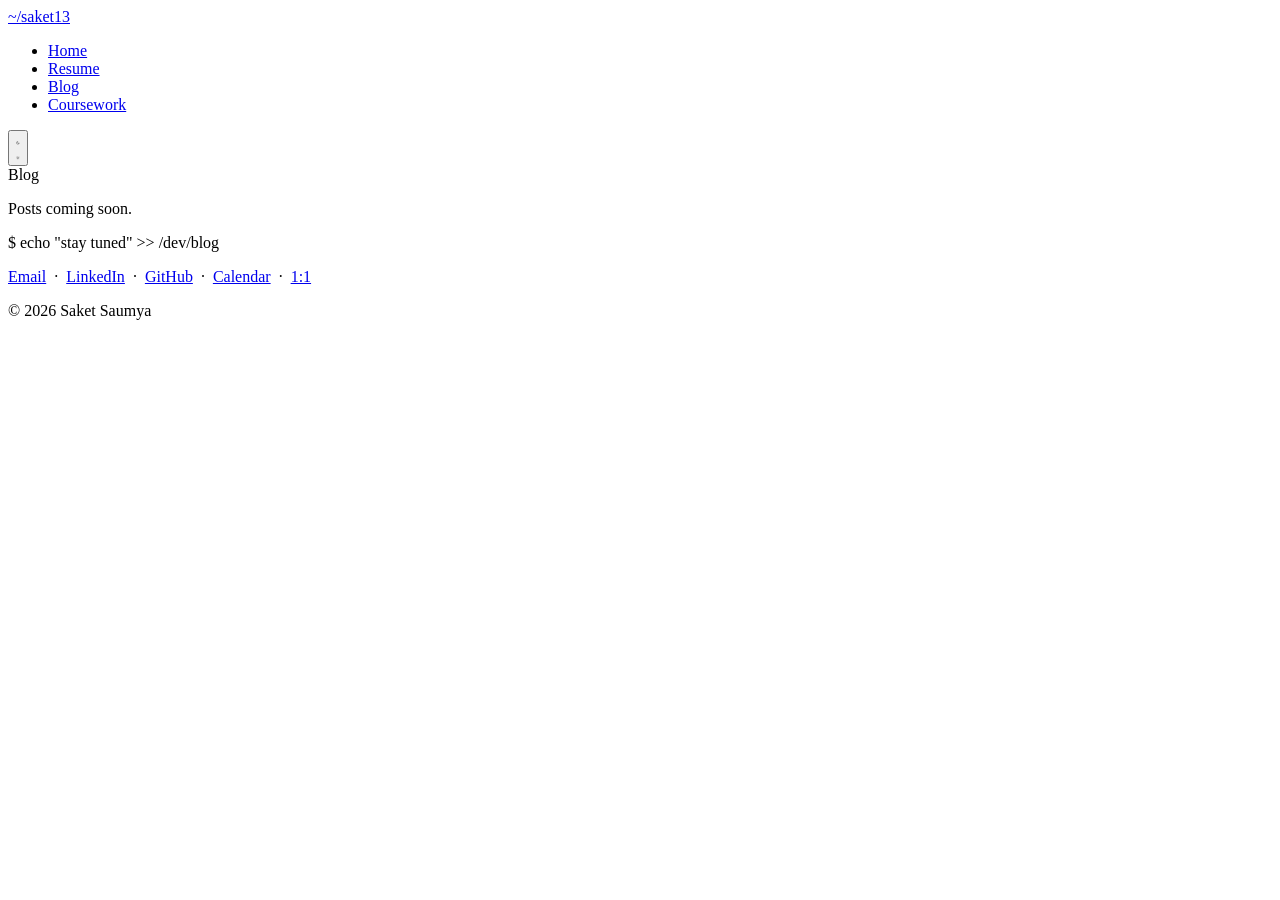
==== blog.html @ 1676c0e7 "Add blog" ====
<!DOCTYPE html>
<html lang="en">
<head>
    <meta charset="UTF-8">
    <meta name="viewport" content="width=device-width, initial-scale=1.0">
    <title>Blog — Saket Saumya</title>
    <meta name="description" content="Blog posts by Saket Saumya on engineering, systems design, and tech.">
    <link rel="preconnect" href="https://fonts.googleapis.com">
    <link rel="preconnect" href="https://fonts.gstatic.com" crossorigin>
    <link href="https://fonts.googleapis.com/css2?family=Inter:wght@300;400;500;600;700&family=JetBrains+Mono:wght@400;500;600;700&display=swap" rel="stylesheet">
    <script>
        (function() {
            var t = localStorage.getItem('theme');
            if (!t) t = window.matchMedia('(prefers-color-scheme: light)').matches ? 'light' : 'dark';
            document.documentElement.setAttribute('data-theme', t);
        })();
    </script>
    <link rel="stylesheet" href="style.css">
</head>
<body>

<!-- Navigation -->
<nav>
    <div class="container">
        <a href="index.html" class="nav-logo"><span>~/</span>saket13</a>
        <div class="nav-right">
            <ul class="nav-links">
                <li><a href="index.html">Home</a></li>
                <li><a href="resume.html">Resume</a></li>
                <li><a href="blog.html" class="active">Blog</a></li>
                <li><a href="coursework.html">Coursework</a></li>
            </ul>
            <button class="theme-toggle" onclick="toggleTheme()" aria-label="Toggle theme">
                <svg class="icon-moon" viewBox="0 0 24 24" fill="none" stroke="currentColor" stroke-width="2"><path d="M21 12.79A9 9 0 1 1 11.21 3 7 7 0 0 0 21 12.79z"/></svg>
                <svg class="icon-sun" viewBox="0 0 24 24" fill="none" stroke="currentColor" stroke-width="2"><circle cx="12" cy="12" r="5"/><line x1="12" y1="1" x2="12" y2="3"/><line x1="12" y1="21" x2="12" y2="23"/><line x1="4.22" y1="4.22" x2="5.64" y2="5.64"/><line x1="18.36" y1="18.36" x2="19.78" y2="19.78"/><line x1="1" y1="12" x2="3" y2="12"/><line x1="21" y1="12" x2="23" y2="12"/><line x1="4.22" y1="19.78" x2="5.64" y2="18.36"/><line x1="18.36" y1="5.64" x2="19.78" y2="4.22"/></svg>
            </button>
        </div>
    </div>
</nav>

<!-- Blog -->
<section class="section" id="blog">
    <div class="container">
        <div class="section-header">Blog</div>
        <div class="blog-empty">
            <p>Posts coming soon.</p>
            <p class="terminal-text">$ echo "stay tuned" >> /dev/blog</p>
        </div>
        <!--
        Template for blog posts — uncomment and duplicate as needed:

        <div class="blog-grid">
            <a href="/blog/post-slug.html" class="blog-card">
                <div class="blog-date">2026-07-05</div>
                <div class="blog-title">Your Blog Post Title Here</div>
                <div class="blog-excerpt">A brief 1-2 line description of what this post is about...</div>
                <div class="blog-tags">
                    <span class="tech-tag">distributed-systems</span>
                    <span class="tech-tag">java</span>
                </div>
            </a>
        </div>
        -->
    </div>
</section>

<!-- Footer -->
<footer>
    <div class="container">
        <p style="margin-bottom: 8px;">
            <a href="mailto:saket.iiit@gmail.com">Email</a> &nbsp;&middot;&nbsp;
            <a href="https://linkedin.com/in/saket13" target="_blank">LinkedIn</a> &nbsp;&middot;&nbsp;
            <a href="https://github.com/saket13" target="_blank">GitHub</a> &nbsp;&middot;&nbsp;
            <a href="https://calendly.com/saket13" target="_blank">Calendar</a> &nbsp;&middot;&nbsp;
            <a href="https://topmate.io/saket13" target="_blank">1:1</a>
        </p>
        <p>&copy; 2026 Saket Saumya</p>
    </div>
</footer>

<script>
    function getPreferredTheme() {
        const stored = localStorage.getItem('theme');
        if (stored) return stored;
        return window.matchMedia('(prefers-color-scheme: light)').matches ? 'light' : 'dark';
    }
    function applyTheme(theme) {
        document.documentElement.setAttribute('data-theme', theme);
        localStorage.setItem('theme', theme);
    }
    function toggleTheme() {
        const current = document.documentElement.getAttribute('data-theme') || 'dark';
        applyTheme(current === 'dark' ? 'light' : 'dark');
    }
    applyTheme(getPreferredTheme());
</script>

</body>
</html>
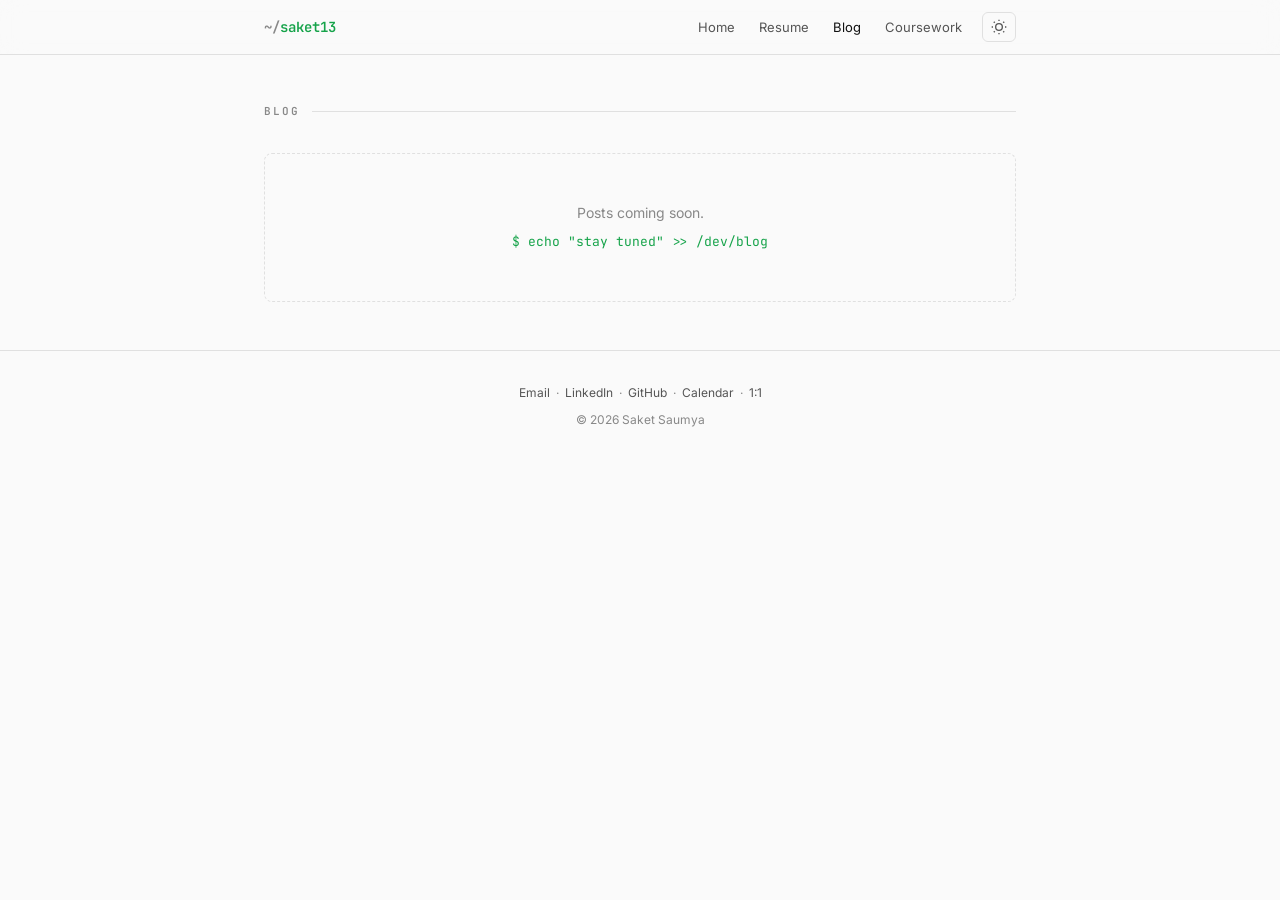
==== commit d927850d: "Change blog" ====
--- a/blog.html
+++ b/blog.html
@@ -11,7 +11,7 @@
     <script>
         (function() {
             var t = localStorage.getItem('theme');
-            if (!t) t = window.matchMedia('(prefers-color-scheme: light)').matches ? 'light' : 'dark';
+            if (!t) t = window.matchMedia('(prefers-color-scheme: dark)').matches ? 'dark' : 'light';
             document.documentElement.setAttribute('data-theme', t);
         })();
     </script>
@@ -82,7 +82,7 @@
     function getPreferredTheme() {
         const stored = localStorage.getItem('theme');
         if (stored) return stored;
-        return window.matchMedia('(prefers-color-scheme: light)').matches ? 'light' : 'dark';
+        return window.matchMedia('(prefers-color-scheme: dark)').matches ? 'dark' : 'light';
     }
     function applyTheme(theme) {
         document.documentElement.setAttribute('data-theme', theme);
--- a/style.css
+++ b/style.css
@@ -0,0 +1,773 @@
+/* Dark theme (default) */
+:root, [data-theme="dark"] {
+    --bg-primary: #0a0a0a;
+    --bg-secondary: #111111;
+    --bg-card: #161616;
+    --bg-card-hover: #1a1a1a;
+    --border: #222222;
+    --border-light: #2a2a2a;
+    --text-primary: #e5e5e5;
+    --text-secondary: #a0a0a0;
+    --text-muted: #666666;
+    --accent: #22c55e;
+    --accent-dim: #166534;
+    --accent-glow: rgba(34, 197, 94, 0.1);
+    --link: #60a5fa;
+    --link-hover: #93c5fd;
+    --tag-bg: #1e1e1e;
+    --tag-border: #333333;
+    --nav-bg: rgba(10, 10, 10, 0.85);
+    --gh-icon-fill: #e5e5e5;
+}
+
+/* Light theme */
+[data-theme="light"] {
+    --bg-primary: #fafafa;
+    --bg-secondary: #f0f0f0;
+    --bg-card: #ffffff;
+    --bg-card-hover: #f8f8f8;
+    --border: #e0e0e0;
+    --border-light: #d0d0d0;
+    --text-primary: #111111;
+    --text-secondary: #555555;
+    --text-muted: #888888;
+    --accent: #16a34a;
+    --accent-dim: #bbf7d0;
+    --accent-glow: rgba(22, 163, 74, 0.08);
+    --link: #2563eb;
+    --link-hover: #1d4ed8;
+    --tag-bg: #f3f4f6;
+    --tag-border: #d1d5db;
+    --nav-bg: rgba(250, 250, 250, 0.85);
+    --gh-icon-fill: #111111;
+}
+
+* {
+    margin: 0;
+    padding: 0;
+    box-sizing: border-box;
+}
+
+body {
+    font-family: 'Inter', -apple-system, BlinkMacSystemFont, 'Segoe UI', Roboto, sans-serif;
+    background: var(--bg-primary);
+    color: var(--text-primary);
+    line-height: 1.6;
+    -webkit-font-smoothing: antialiased;
+    -moz-osx-font-smoothing: grayscale;
+}
+
+.container {
+    max-width: 800px;
+    margin: 0 auto;
+    padding: 0 24px;
+}
+
+/* Navigation */
+nav {
+    position: sticky;
+    top: 0;
+    z-index: 100;
+    background: var(--nav-bg);
+    backdrop-filter: blur(12px);
+    border-bottom: 1px solid var(--border);
+    padding: 12px 0;
+}
+
+nav .container {
+    display: flex;
+    justify-content: space-between;
+    align-items: center;
+}
+
+.nav-logo {
+    font-family: 'JetBrains Mono', monospace;
+    font-weight: 600;
+    font-size: 14px;
+    color: var(--accent);
+    text-decoration: none;
+}
+
+.nav-logo span {
+    color: var(--text-muted);
+}
+
+.nav-links {
+    display: flex;
+    gap: 24px;
+    list-style: none;
+}
+
+.nav-links a {
+    font-size: 13px;
+    color: var(--text-secondary);
+    text-decoration: none;
+    transition: color 0.2s;
+    font-weight: 400;
+}
+
+.nav-links a:hover, .nav-links a.active {
+    color: var(--text-primary);
+}
+
+.theme-toggle {
+    background: none;
+    border: 1px solid var(--border);
+    border-radius: 6px;
+    padding: 6px 8px;
+    cursor: pointer;
+    color: var(--text-secondary);
+    display: flex;
+    align-items: center;
+    justify-content: center;
+    transition: color 0.2s, border-color 0.2s;
+}
+
+.theme-toggle:hover {
+    color: var(--text-primary);
+    border-color: var(--border-light);
+}
+
+.theme-toggle svg {
+    width: 16px;
+    height: 16px;
+}
+
+.theme-toggle .icon-sun { display: none; }
+.theme-toggle .icon-moon { display: block; }
+[data-theme="light"] .theme-toggle .icon-sun { display: block; }
+[data-theme="light"] .theme-toggle .icon-moon { display: none; }
+
+.nav-right {
+    display: flex;
+    align-items: center;
+    gap: 20px;
+}
+
+/* Hero Section */
+.hero {
+    padding: 80px 0 48px;
+    border-bottom: 1px solid var(--border);
+}
+
+.hero-terminal {
+    font-family: 'JetBrains Mono', monospace;
+    font-size: 12px;
+    color: var(--text-muted);
+    margin-bottom: 16px;
+}
+
+.hero-terminal .prompt {
+    color: var(--accent);
+}
+
+h1 {
+    font-size: 42px;
+    font-weight: 700;
+    letter-spacing: -1.5px;
+    line-height: 1.1;
+    margin-bottom: 12px;
+}
+
+.hero-subtitle {
+    font-size: 16px;
+    color: var(--text-secondary);
+    max-width: 560px;
+    line-height: 1.5;
+}
+
+.hero-links {
+    display: flex;
+    gap: 20px;
+    margin-top: 24px;
+    flex-wrap: wrap;
+}
+
+.hero-links a {
+    font-size: 13px;
+    color: var(--text-secondary);
+    text-decoration: none;
+    display: flex;
+    align-items: center;
+    gap: 6px;
+    transition: color 0.2s;
+}
+
+.hero-links a:hover {
+    color: var(--accent);
+}
+
+.hero-links .icon {
+    width: 16px;
+    height: 16px;
+    opacity: 0.7;
+}
+
+.status-badge {
+    display: inline-flex;
+    align-items: center;
+    gap: 6px;
+    margin-top: 20px;
+    padding: 6px 12px;
+    border: 1px solid var(--accent-dim);
+    border-radius: 20px;
+    font-size: 12px;
+    color: var(--accent);
+    background: var(--accent-glow);
+}
+
+.status-dot {
+    width: 6px;
+    height: 6px;
+    border-radius: 50%;
+    background: var(--accent);
+    animation: pulse 2s infinite;
+}
+
+@keyframes pulse {
+    0%, 100% { opacity: 1; }
+    50% { opacity: 0.4; }
+}
+
+/* Section Headers */
+.section {
+    padding: 48px 0;
+    border-bottom: 1px solid var(--border);
+}
+
+.section-header {
+    font-family: 'JetBrains Mono', monospace;
+    font-size: 11px;
+    font-weight: 600;
+    text-transform: uppercase;
+    letter-spacing: 2px;
+    color: var(--text-muted);
+    margin-bottom: 32px;
+    display: flex;
+    align-items: center;
+    gap: 12px;
+}
+
+.section-header::after {
+    content: '';
+    flex: 1;
+    height: 1px;
+    background: var(--border);
+}
+
+/* Experience Cards */
+.exp-card {
+    margin-bottom: 36px;
+    padding: 24px;
+    border: 1px solid var(--border);
+    border-radius: 8px;
+    background: var(--bg-card);
+    transition: border-color 0.2s, background 0.2s;
+}
+
+.exp-card:hover {
+    border-color: var(--border-light);
+    background: var(--bg-card-hover);
+}
+
+.exp-card:last-child {
+    margin-bottom: 0;
+}
+
+.exp-header {
+    display: flex;
+    justify-content: space-between;
+    align-items: flex-start;
+    margin-bottom: 4px;
+    flex-wrap: wrap;
+    gap: 8px;
+}
+
+.exp-company-row {
+    display: flex;
+    align-items: center;
+    gap: 10px;
+}
+
+.company-icon {
+    width: 32px;
+    height: 32px;
+    border-radius: 8px;
+    object-fit: contain;
+    background: var(--tag-bg);
+    padding: 4px;
+    border: 1px solid var(--border);
+    flex-shrink: 0;
+}
+
+[data-theme="light"] .company-icon {
+    background: #f3f4f6;
+    border-color: #e0e0e0;
+}
+
+.company-icon.round {
+    border-radius: 50%;
+}
+
+.exp-company {
+    font-size: 18px;
+    font-weight: 600;
+}
+
+.exp-company a {
+    color: var(--text-primary);
+    text-decoration: none;
+    transition: color 0.2s;
+}
+
+.exp-company a:hover {
+    color: var(--accent);
+}
+
+.exp-date {
+    font-family: 'JetBrains Mono', monospace;
+    font-size: 12px;
+    color: var(--text-muted);
+}
+
+.exp-role {
+    font-size: 14px;
+    color: var(--text-secondary);
+    margin-bottom: 4px;
+}
+
+.exp-location {
+    font-size: 12px;
+    color: var(--text-muted);
+    margin-bottom: 12px;
+}
+
+.exp-tech {
+    display: flex;
+    flex-wrap: wrap;
+    gap: 6px;
+    margin-bottom: 16px;
+}
+
+.tech-tag {
+    font-family: 'JetBrains Mono', monospace;
+    font-size: 11px;
+    padding: 3px 8px;
+    background: var(--tag-bg);
+    border: 1px solid var(--tag-border);
+    border-radius: 4px;
+    color: var(--text-secondary);
+}
+
+.exp-bullets {
+    list-style: none;
+    padding: 0;
+}
+
+.exp-bullets li {
+    position: relative;
+    padding-left: 16px;
+    margin-bottom: 10px;
+    font-size: 14px;
+    color: var(--text-secondary);
+    line-height: 1.6;
+}
+
+.exp-bullets li:last-child {
+    margin-bottom: 0;
+}
+
+.exp-bullets li::before {
+    content: '\25B8';
+    position: absolute;
+    left: 0;
+    color: var(--accent);
+    font-size: 12px;
+}
+
+.exp-bullets li b {
+    color: var(--text-primary);
+    font-weight: 600;
+}
+
+.exp-bullets li strong {
+    color: var(--text-primary);
+    font-weight: 600;
+}
+
+.exp-bullets li a {
+    color: var(--link);
+    text-decoration: none;
+    border-bottom: 1px dashed var(--link);
+    transition: color 0.2s;
+}
+
+.exp-bullets li a:hover {
+    color: var(--link-hover);
+}
+
+/* Skills Section */
+.skills-grid {
+    display: grid;
+    grid-template-columns: 1fr;
+    gap: 16px;
+}
+
+.skill-row {
+    display: flex;
+    gap: 12px;
+    align-items: baseline;
+}
+
+.skill-label {
+    font-family: 'JetBrains Mono', monospace;
+    font-size: 11px;
+    font-weight: 600;
+    color: var(--accent);
+    text-transform: uppercase;
+    letter-spacing: 1px;
+    min-width: 140px;
+    flex-shrink: 0;
+}
+
+.skill-value {
+    font-size: 14px;
+    color: var(--text-secondary);
+}
+
+/* Education */
+.edu-card {
+    padding: 24px;
+    border: 1px solid var(--border);
+    border-radius: 8px;
+    background: var(--bg-card);
+}
+
+.edu-header {
+    display: flex;
+    justify-content: space-between;
+    align-items: flex-start;
+    flex-wrap: wrap;
+    gap: 8px;
+}
+
+.edu-school {
+    font-size: 16px;
+    font-weight: 600;
+}
+
+.edu-school a {
+    color: var(--text-primary);
+    text-decoration: none;
+}
+
+.edu-school a:hover {
+    color: var(--accent);
+}
+
+.edu-degree {
+    font-size: 14px;
+    color: var(--text-secondary);
+    margin-top: 4px;
+}
+
+.edu-date {
+    font-family: 'JetBrains Mono', monospace;
+    font-size: 12px;
+    color: var(--text-muted);
+}
+
+/* Achievements */
+.achievement-list {
+    list-style: none;
+    padding: 0;
+}
+
+.achievement-list li {
+    position: relative;
+    padding-left: 16px;
+    margin-bottom: 8px;
+    font-size: 14px;
+    color: var(--text-secondary);
+}
+
+.achievement-list li::before {
+    content: '\2192';
+    position: absolute;
+    left: 0;
+    color: var(--accent);
+    font-size: 12px;
+}
+
+.achievement-list li a {
+    color: var(--link);
+    text-decoration: none;
+    border-bottom: 1px dashed var(--link);
+}
+
+.achievement-list li a:hover {
+    color: var(--link-hover);
+}
+
+/* Blog Section */
+.blog-grid {
+    display: grid;
+    gap: 16px;
+}
+
+.blog-card {
+    padding: 20px 24px;
+    border: 1px solid var(--border);
+    border-radius: 8px;
+    background: var(--bg-card);
+    transition: border-color 0.2s, background 0.2s;
+    text-decoration: none;
+    display: block;
+}
+
+.blog-card:hover {
+    border-color: var(--border-light);
+    background: var(--bg-card-hover);
+}
+
+.blog-date {
+    font-family: 'JetBrains Mono', monospace;
+    font-size: 11px;
+    color: var(--text-muted);
+    margin-bottom: 6px;
+}
+
+.blog-title {
+    font-size: 16px;
+    font-weight: 600;
+    color: var(--text-primary);
+    margin-bottom: 6px;
+}
+
+.blog-excerpt {
+    font-size: 13px;
+    color: var(--text-secondary);
+    line-height: 1.5;
+}
+
+.blog-tags {
+    display: flex;
+    gap: 6px;
+    margin-top: 10px;
+}
+
+.blog-empty {
+    text-align: center;
+    padding: 48px 24px;
+    border: 1px dashed var(--border);
+    border-radius: 8px;
+    color: var(--text-muted);
+    font-size: 14px;
+}
+
+.blog-empty .terminal-text {
+    font-family: 'JetBrains Mono', monospace;
+    font-size: 13px;
+    margin-top: 8px;
+    color: var(--accent);
+}
+
+/* Footer */
+footer {
+    padding: 32px 0;
+    text-align: center;
+    font-size: 12px;
+    color: var(--text-muted);
+}
+
+footer a {
+    color: var(--text-secondary);
+    text-decoration: none;
+}
+
+footer a:hover {
+    color: var(--accent);
+}
+
+/* Home page cards */
+.home-cards {
+    display: grid;
+    grid-template-columns: 1fr 1fr;
+    gap: 16px;
+    margin-top: 32px;
+}
+
+.home-card {
+    padding: 24px;
+    border: 1px solid var(--border);
+    border-radius: 8px;
+    background: var(--bg-card);
+    text-decoration: none;
+    transition: border-color 0.2s, background 0.2s, transform 0.2s;
+    display: block;
+}
+
+.home-card:hover {
+    border-color: var(--accent-dim);
+    background: var(--bg-card-hover);
+    transform: translateY(-2px);
+}
+
+.home-card-icon {
+    font-size: 24px;
+    margin-bottom: 12px;
+}
+
+.home-card-title {
+    font-size: 16px;
+    font-weight: 600;
+    color: var(--text-primary);
+    margin-bottom: 4px;
+}
+
+.home-card-desc {
+    font-size: 13px;
+    color: var(--text-secondary);
+}
+
+/* About section on home */
+.about-text {
+    font-size: 15px;
+    color: var(--text-secondary);
+    line-height: 1.7;
+    max-width: 640px;
+}
+
+.about-text strong {
+    color: var(--text-primary);
+}
+
+/* Coursework */
+.course-grid {
+    display: grid;
+    grid-template-columns: 1fr 1fr;
+    gap: 12px;
+}
+
+.course-item {
+    padding: 12px 16px;
+    border: 1px solid var(--border);
+    border-radius: 6px;
+    background: var(--bg-card);
+    font-size: 14px;
+    color: var(--text-secondary);
+    display: flex;
+    justify-content: space-between;
+    align-items: center;
+}
+
+.course-grade {
+    font-family: 'JetBrains Mono', monospace;
+    font-size: 12px;
+    color: var(--accent);
+    font-weight: 600;
+}
+
+/* Responsive */
+@media (max-width: 640px) {
+    h1 {
+        font-size: 32px;
+    }
+
+    .hero {
+        padding: 48px 0 32px;
+    }
+
+    .section {
+        padding: 32px 0;
+    }
+
+    .exp-card {
+        padding: 16px;
+    }
+
+    .skill-row {
+        flex-direction: column;
+        gap: 4px;
+    }
+
+    .skill-label {
+        min-width: auto;
+    }
+
+    .nav-links {
+        gap: 16px;
+    }
+
+    .exp-header {
+        flex-direction: column;
+    }
+
+    .home-cards { grid-template-columns: 1fr; }
+    .course-grid { grid-template-columns: 1fr; }
+}
+
+/* GitHub/LinkedIn SVG icon fill follows theme */
+.hero-links svg[fill="currentColor"] {
+    fill: var(--gh-icon-fill);
+}
+
+/* Research projects */
+.research-card {
+    padding: 20px 24px;
+    border: 1px solid var(--border);
+    border-radius: 8px;
+    background: var(--bg-card);
+    margin-bottom: 16px;
+}
+
+.research-card:last-child {
+    margin-bottom: 0;
+}
+
+.research-title {
+    font-size: 15px;
+    font-weight: 600;
+    color: var(--text-primary);
+    margin-bottom: 6px;
+}
+
+.research-advisor {
+    font-size: 13px;
+    color: var(--text-secondary);
+}
+
+/* Print styles */
+@media print {
+    body {
+        background: white;
+        color: #111;
+    }
+
+    .exp-card, .edu-card, .blog-card {
+        border-color: #ddd;
+        background: white;
+    }
+
+    nav {
+        display: none;
+    }
+
+    .section-header {
+        color: #333;
+    }
+
+    .exp-bullets li {
+        color: #333;
+    }
+
+    .exp-bullets li::before {
+        color: #333;
+    }
+
+    .tech-tag {
+        background: #f5f5f5;
+        border-color: #ddd;
+        color: #333;
+    }
+}
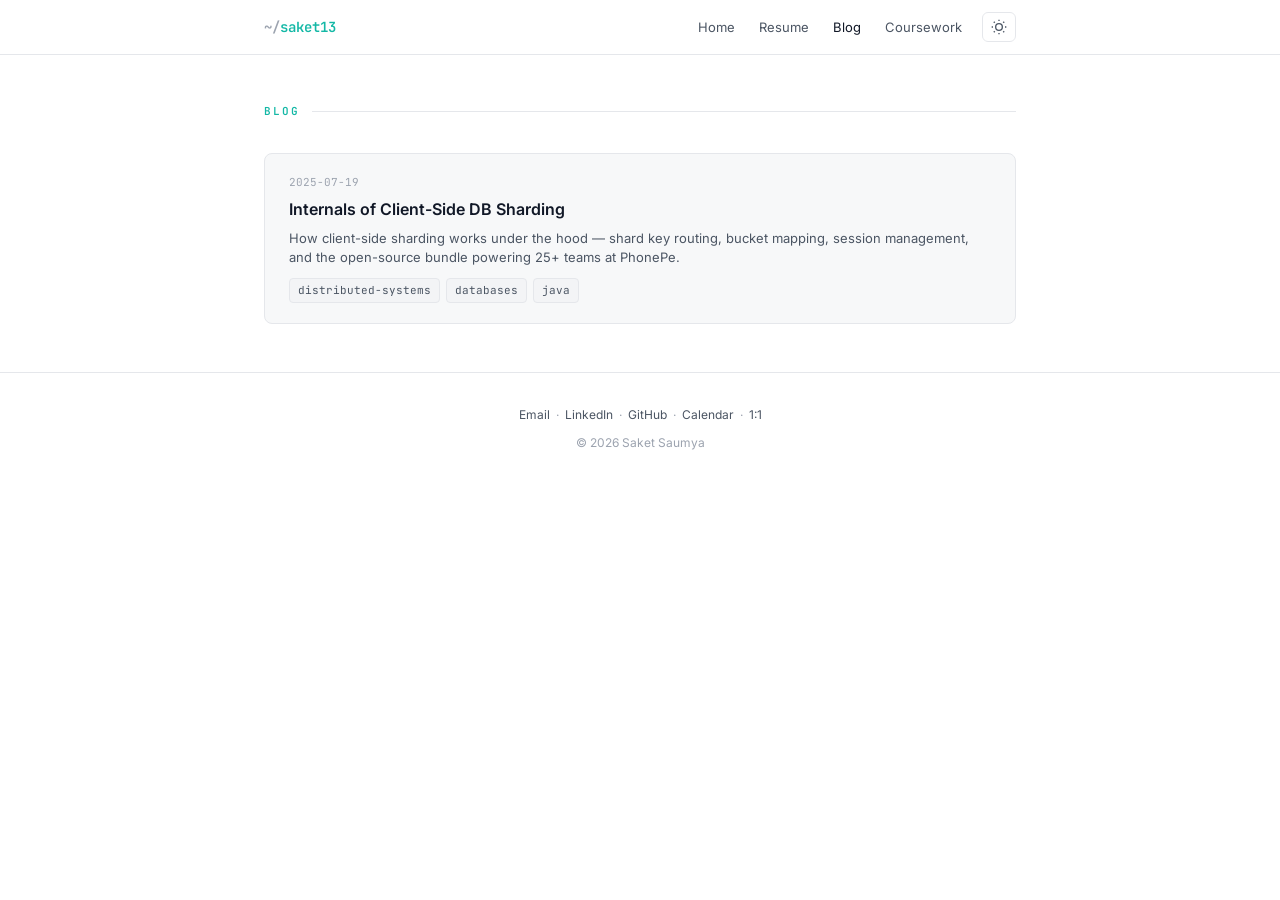
==== commit a1b86672: "Add blog" ====
--- a/blog.html
+++ b/blog.html
@@ -42,25 +42,18 @@
 <section class="section" id="blog">
     <div class="container">
         <div class="section-header">Blog</div>
-        <div class="blog-empty">
-            <p>Posts coming soon.</p>
-            <p class="terminal-text">$ echo "stay tuned" >> /dev/blog</p>
-        </div>
-        <!--
-        Template for blog posts — uncomment and duplicate as needed:
-
         <div class="blog-grid">
-            <a href="/blog/post-slug.html" class="blog-card">
-                <div class="blog-date">2026-07-05</div>
-                <div class="blog-title">Your Blog Post Title Here</div>
-                <div class="blog-excerpt">A brief 1-2 line description of what this post is about...</div>
+            <a href="client-side-db-sharding-1.html" class="blog-card">
+                <div class="blog-date">2025-07-19</div>
+                <div class="blog-title">Internals of Client-Side DB Sharding</div>
+                <div class="blog-excerpt">How client-side sharding works under the hood — shard key routing, bucket mapping, session management, and the open-source bundle powering 25+ teams at PhonePe.</div>
                 <div class="blog-tags">
                     <span class="tech-tag">distributed-systems</span>
+                    <span class="tech-tag">databases</span>
                     <span class="tech-tag">java</span>
                 </div>
             </a>
         </div>
-        -->
     </div>
 </section>
 
--- a/style.css
+++ b/style.css
@@ -1,5 +1,27 @@
-/* Dark theme (default) */
-:root, [data-theme="dark"] {
+/* Light theme (default) */
+:root, [data-theme="light"] {
+    --bg-primary: #ffffff;
+    --bg-secondary: #f8f9fa;
+    --bg-card: #f7f8f9;
+    --bg-card-hover: #f0f1f3;
+    --border: #e5e7eb;
+    --border-light: #d1d5db;
+    --text-primary: #111827;
+    --text-secondary: #4b5563;
+    --text-muted: #9ca3af;
+    --accent: #14b8a6;
+    --accent-dim: #ccfbf1;
+    --accent-glow: rgba(20, 184, 166, 0.08);
+    --link: #0d9488;
+    --link-hover: #0f766e;
+    --tag-bg: #f3f4f6;
+    --tag-border: #e5e7eb;
+    --nav-bg: rgba(255, 255, 255, 0.9);
+    --gh-icon-fill: #111827;
+}
+
+/* Dark theme */
+[data-theme="dark"] {
     --bg-primary: #0a0a0a;
     --bg-secondary: #111111;
     --bg-card: #161616;
@@ -9,37 +31,15 @@
     --text-primary: #e5e5e5;
     --text-secondary: #a0a0a0;
     --text-muted: #666666;
-    --accent: #22c55e;
-    --accent-dim: #166534;
-    --accent-glow: rgba(34, 197, 94, 0.1);
-    --link: #60a5fa;
-    --link-hover: #93c5fd;
+    --accent: #2dd4bf;
+    --accent-dim: #134e4a;
+    --accent-glow: rgba(45, 212, 191, 0.1);
+    --link: #5eead4;
+    --link-hover: #99f6e4;
     --tag-bg: #1e1e1e;
     --tag-border: #333333;
     --nav-bg: rgba(10, 10, 10, 0.85);
     --gh-icon-fill: #e5e5e5;
-}
-
-/* Light theme */
-[data-theme="light"] {
-    --bg-primary: #fafafa;
-    --bg-secondary: #f0f0f0;
-    --bg-card: #ffffff;
-    --bg-card-hover: #f8f8f8;
-    --border: #e0e0e0;
-    --border-light: #d0d0d0;
-    --text-primary: #111111;
-    --text-secondary: #555555;
-    --text-muted: #888888;
-    --accent: #16a34a;
-    --accent-dim: #bbf7d0;
-    --accent-glow: rgba(22, 163, 74, 0.08);
-    --link: #2563eb;
-    --link-hover: #1d4ed8;
-    --tag-bg: #f3f4f6;
-    --tag-border: #d1d5db;
-    --nav-bg: rgba(250, 250, 250, 0.85);
-    --gh-icon-fill: #111111;
 }
 
 * {
@@ -133,10 +133,10 @@
     height: 16px;
 }
 
-.theme-toggle .icon-sun { display: none; }
-.theme-toggle .icon-moon { display: block; }
-[data-theme="light"] .theme-toggle .icon-sun { display: block; }
-[data-theme="light"] .theme-toggle .icon-moon { display: none; }
+.theme-toggle .icon-sun { display: block; }
+.theme-toggle .icon-moon { display: none; }
+[data-theme="dark"] .theme-toggle .icon-sun { display: none; }
+[data-theme="dark"] .theme-toggle .icon-moon { display: block; }
 
 .nav-right {
     display: flex;
@@ -162,6 +162,7 @@
 }
 
 h1 {
+    font-family: 'JetBrains Mono', monospace;
     font-size: 42px;
     font-weight: 700;
     letter-spacing: -1.5px;
@@ -241,7 +242,7 @@
     font-weight: 600;
     text-transform: uppercase;
     letter-spacing: 2px;
-    color: var(--text-muted);
+    color: var(--accent);
     margin-bottom: 32px;
     display: flex;
     align-items: center;
@@ -294,15 +295,15 @@
     height: 32px;
     border-radius: 8px;
     object-fit: contain;
-    background: var(--tag-bg);
+    background: #f3f4f6;
     padding: 4px;
     border: 1px solid var(--border);
     flex-shrink: 0;
 }
 
-[data-theme="light"] .company-icon {
-    background: #f3f4f6;
-    border-color: #e0e0e0;
+[data-theme="dark"] .company-icon {
+    background: #1e1e1e;
+    border-color: #333333;
 }
 
 .company-icon.round {
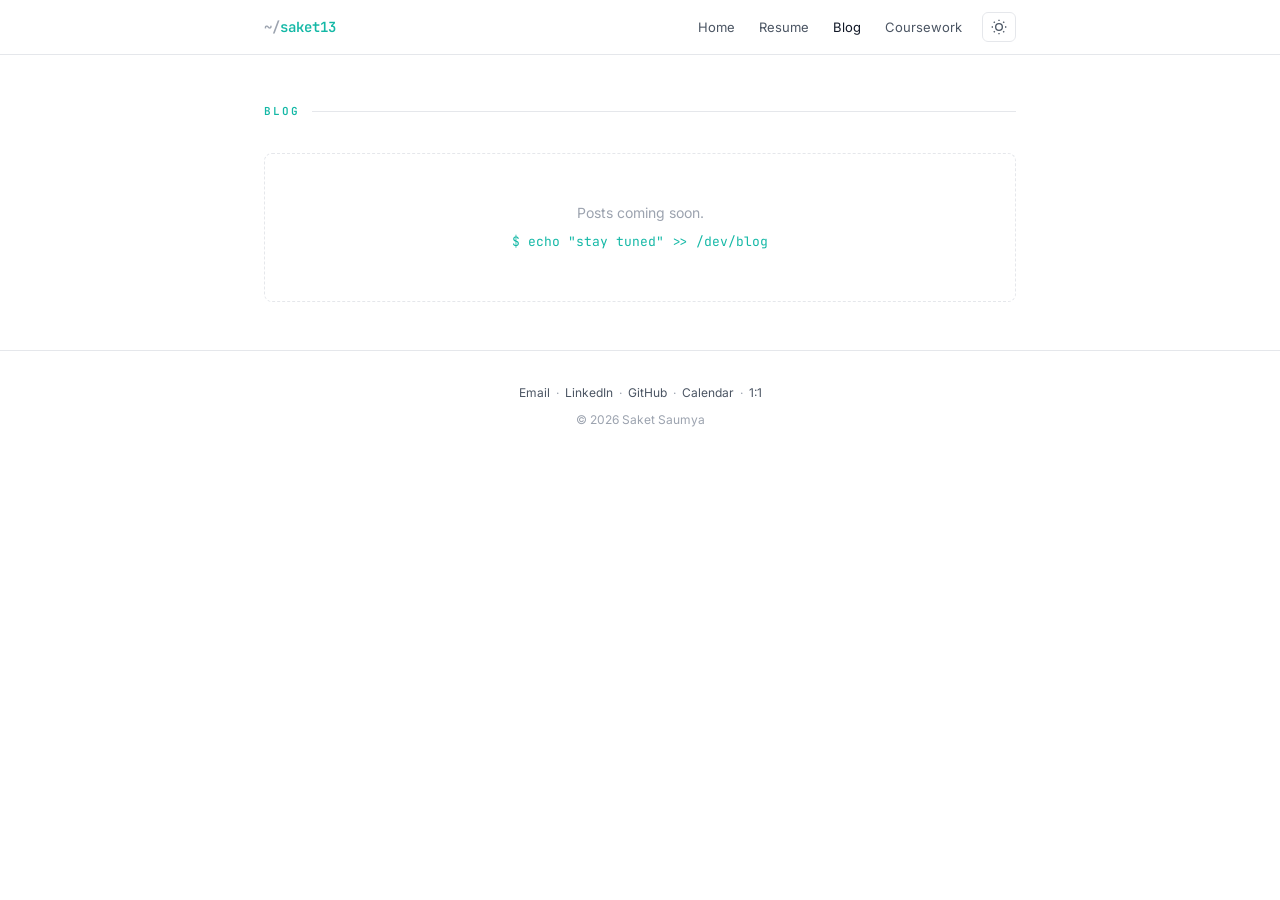
==== commit 64d4c587: "update blog" ====
--- a/blog.html
+++ b/blog.html
@@ -42,17 +42,9 @@
 <section class="section" id="blog">
     <div class="container">
         <div class="section-header">Blog</div>
-        <div class="blog-grid">
-            <a href="client-side-db-sharding-1.html" class="blog-card">
-                <div class="blog-date">2025-07-19</div>
-                <div class="blog-title">Internals of Client-Side DB Sharding</div>
-                <div class="blog-excerpt">How client-side sharding works under the hood — shard key routing, bucket mapping, session management, and the open-source bundle powering 25+ teams at PhonePe.</div>
-                <div class="blog-tags">
-                    <span class="tech-tag">distributed-systems</span>
-                    <span class="tech-tag">databases</span>
-                    <span class="tech-tag">java</span>
-                </div>
-            </a>
+        <div class="blog-empty">
+            <p>Posts coming soon.</p>
+            <p class="terminal-text">$ echo "stay tuned" >> /dev/blog</p>
         </div>
     </div>
 </section>
--- a/style.css
+++ b/style.css
@@ -208,13 +208,39 @@
     display: inline-flex;
     align-items: center;
     gap: 6px;
-    margin-top: 20px;
     padding: 6px 12px;
     border: 1px solid var(--accent-dim);
     border-radius: 20px;
     font-size: 12px;
     color: var(--accent);
     background: var(--accent-glow);
+}
+
+.hero-actions {
+    display: flex;
+    align-items: center;
+    gap: 12px;
+    margin-top: 20px;
+    flex-wrap: wrap;
+}
+
+.cv-button {
+    display: inline-flex;
+    align-items: center;
+    gap: 6px;
+    padding: 6px 14px;
+    border: 1px solid var(--border);
+    border-radius: 20px;
+    font-size: 12px;
+    font-weight: 500;
+    color: var(--text-secondary);
+    text-decoration: none;
+    transition: color 0.2s, border-color 0.2s;
+}
+
+.cv-button:hover {
+    color: var(--accent);
+    border-color: var(--accent);
 }
 
 .status-dot {
@@ -228,6 +254,38 @@
 @keyframes pulse {
     0%, 100% { opacity: 1; }
     50% { opacity: 0.4; }
+}
+
+.hero-content {
+    display: flex;
+    align-items: center;
+    justify-content: space-between;
+    gap: 40px;
+}
+
+.hero-text {
+    flex: 1;
+}
+
+.hero-photo {
+    width: 140px;
+    height: 140px;
+    border-radius: 50%;
+    object-fit: cover;
+    border: 3px solid var(--border);
+    flex-shrink: 0;
+}
+
+@media (max-width: 640px) {
+    .hero-content {
+        flex-direction: column-reverse;
+        align-items: flex-start;
+        gap: 20px;
+    }
+    .hero-photo {
+        width: 100px;
+        height: 100px;
+    }
 }
 
 /* Section Headers */
@@ -631,6 +689,64 @@
     color: var(--text-secondary);
 }
 
+/* Home links list */
+.home-links {
+    display: flex;
+    flex-direction: column;
+    gap: 0;
+    margin-top: 32px;
+}
+
+.home-link-item {
+    display: flex;
+    align-items: baseline;
+    gap: 16px;
+    padding: 14px 0;
+    border-bottom: 1px solid var(--border);
+    text-decoration: none;
+    transition: background 0.2s;
+}
+
+.home-link-item:first-child {
+    border-top: 1px solid var(--border);
+}
+
+.home-link-item:hover {
+    background: var(--bg-card);
+}
+
+.home-link-title {
+    font-size: 15px;
+    font-weight: 600;
+    color: var(--text-primary);
+    min-width: 200px;
+    flex-shrink: 0;
+}
+
+.home-link-date {
+    font-family: 'JetBrains Mono', monospace;
+    font-size: 12px;
+    color: var(--text-muted);
+    min-width: 80px;
+    flex-shrink: 0;
+}
+
+.home-link-desc {
+    font-size: 13px;
+    color: var(--text-secondary);
+    line-height: 1.5;
+}
+
+@media (max-width: 640px) {
+    .home-link-item {
+        flex-direction: column;
+        gap: 4px;
+    }
+    .home-link-title {
+        min-width: auto;
+    }
+}
+
 /* About section on home */
 .about-text {
     font-size: 15px;
